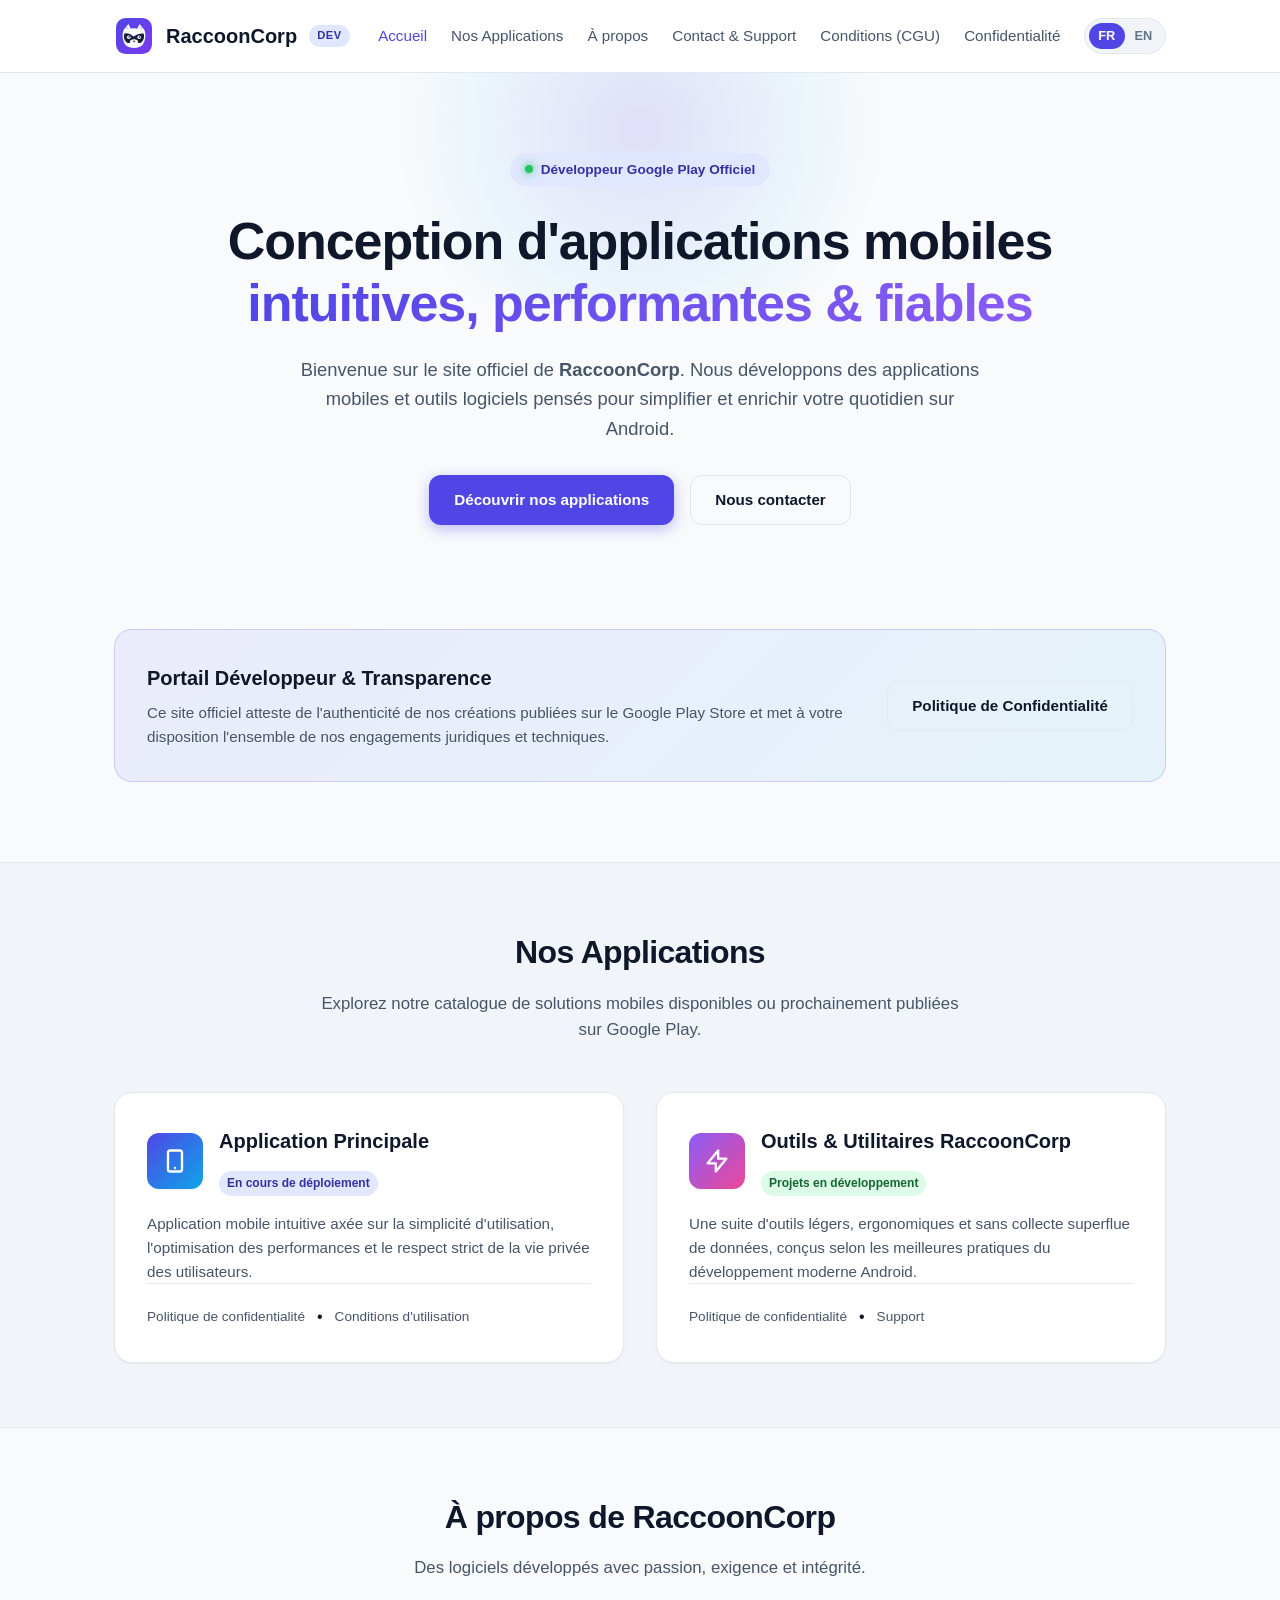
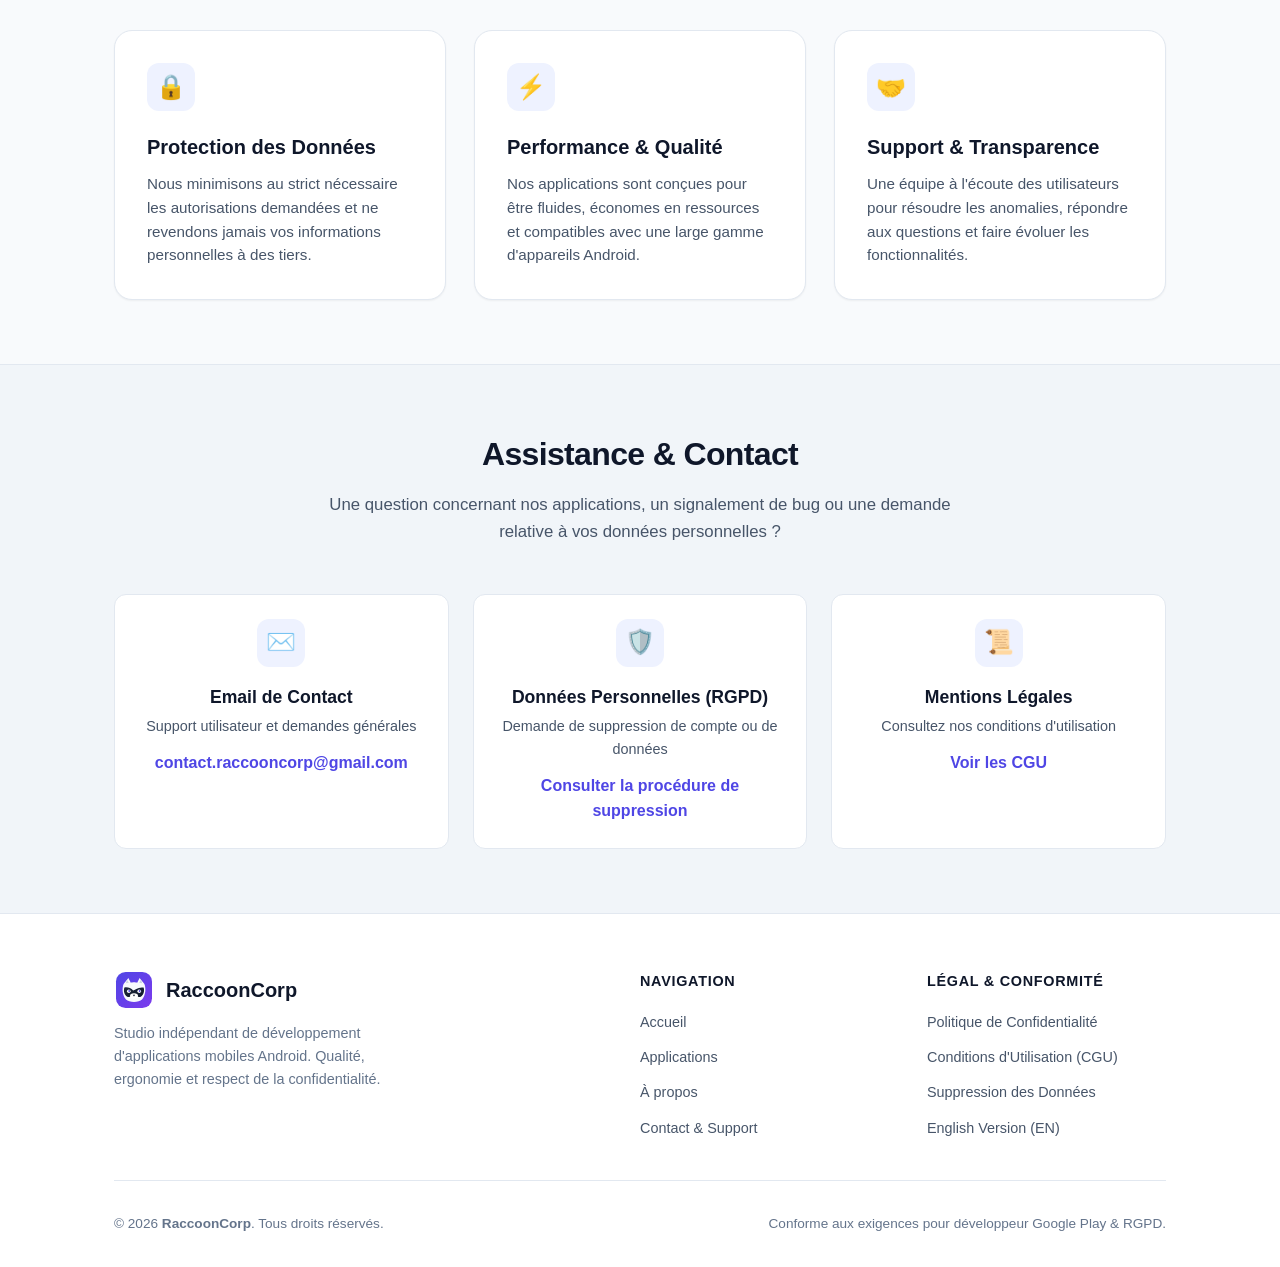
==== index.html @ f856a0cd "Initial commit" ====
<!DOCTYPE html>
<html lang="fr">
<head>
  <meta charset="UTF-8" />
  <meta name="viewport" content="width=device-width, initial-scale=1.0" />
  <title>RaccoonCorp | Studio de Développement d'Applications Mobiles</title>
  <meta name="description" content="Site officiel et portail développeur de RaccoonCorp. Découvrez nos applications mobiles Android, nos conditions d'utilisation et notre politique de confidentialité." />
  
  <!-- Google Play Console / Google Search Console Verification Meta Tag -->
  <!-- Remplacez le contenu ci-dessous par votre code si Google vous le demande -->
  <!-- <meta name="google-site-verification" content="VOTRE_CODE_GOOGLE_VERIFICATION_ICI" /> -->

  <link rel="icon" type="image/svg+xml" href="assets/favicon.svg" />
  <link rel="stylesheet" href="css/style.css" />
</head>
<body>

  <!-- En-tête / Navigation -->
  <header class="site-header">
    <div class="container nav-wrap">
      <a href="index.html" class="brand-link">
        <img src="assets/logo.svg" alt="Logo RaccoonCorp" class="brand-logo" />
        <span>RaccoonCorp</span>
        <span class="brand-badge">Dev</span>
      </a>

      <button class="mobile-toggle" aria-label="Ouvrir le menu" aria-expanded="false">
        <svg width="24" height="24" fill="none" stroke="currentColor" stroke-width="2" viewBox="0 0 24 24">
          <path stroke-linecap="round" stroke-linejoin="round" d="M4 6h16M4 12h16m-7 6h7" />
        </svg>
      </button>

      <nav class="main-nav">
        <a href="index.html" class="nav-link active">Accueil</a>
        <a href="#apps" class="nav-link">Nos Applications</a>
        <a href="#about" class="nav-link">À propos</a>
        <a href="#contact" class="nav-link">Contact & Support</a>
        <a href="terms.html" class="nav-link">Conditions (CGU)</a>
        <a href="privacy.html" class="nav-link">Confidentialité</a>
        
        <div class="lang-switch" title="Changer de langue">
          <a href="index.html" class="active">FR</a>
          <a href="en/index.html">EN</a>
        </div>
      </nav>
    </div>
  </header>

  <main>
    <!-- Section Héro -->
    <section class="hero">
      <div class="container">
        <div class="hero-tag">
          <span class="dot"></span>
          Développeur Google Play Officiel
        </div>
        <h1>
          Conception d'applications mobiles <br />
          <span class="gradient">intuitives, performantes & fiables</span>
        </h1>
        <p class="lead">
          Bienvenue sur le site officiel de <strong>RaccoonCorp</strong>. Nous développons des applications mobiles et outils logiciels pensés pour simplifier et enrichir votre quotidien sur Android.
        </p>
        <div class="hero-cta">
          <a href="#apps" class="btn btn-primary">Découvrir nos applications</a>
          <a href="#contact" class="btn btn-outline">Nous contacter</a>
        </div>
      </div>
    </section>

    <!-- Bannière de vérification / Transparence -->
    <section class="container" style="padding-top: 0; padding-bottom: 2rem;">
      <div class="verification-box">
        <div class="verification-content">
          <h3>Portail Développeur & Transparence</h3>
          <p>
            Ce site officiel atteste de l'authenticité de nos créations publiées sur le Google Play Store et met à votre disposition l'ensemble de nos engagements juridiques et techniques.
          </p>
        </div>
        <div>
          <a href="privacy.html" class="btn btn-outline" style="white-space: nowrap;">Politique de Confidentialité</a>
        </div>
      </div>
    </section>

    <!-- Section Applications -->
    <section id="apps" style="background-color: var(--bg-card-alt); border-top: 1px solid var(--border-color); border-bottom: 1px solid var(--border-color);">
      <div class="container">
        <div class="section-head">
          <h2>Nos Applications</h2>
          <p>Explorez notre catalogue de solutions mobiles disponibles ou prochainement publiées sur Google Play.</p>
        </div>

        <div class="grid-2">
          <!-- Carte Application 1 (Exemple adaptable) -->
          <div class="card app-card">
            <div class="app-card-header">
              <div class="app-icon">
                <svg width="28" height="28" fill="none" stroke="currentColor" stroke-width="2" viewBox="0 0 24 24">
                  <path stroke-linecap="round" stroke-linejoin="round" d="M12 18h.01M8 21h8a2 2 0 002-2V5a2 2 0 00-2-2H8a2 2 0 00-2 2v14a2 2 0 002 2z" />
                </svg>
              </div>
              <div class="app-meta">
                <h3>Application Principale</h3>
                <span class="app-badge badge-dev">En cours de déploiement</span>
              </div>
            </div>
            <p>
              Application mobile intuitive axée sur la simplicité d'utilisation, l'optimisation des performances et le respect strict de la vie privée des utilisateurs.
            </p>
            <div class="app-footer">
              <a href="privacy.html" class="nav-link" style="font-size: 0.85rem;">Politique de confidentialité</a>
              <span>•</span>
              <a href="terms.html" class="nav-link" style="font-size: 0.85rem;">Conditions d'utilisation</a>
            </div>
          </div>

          <!-- Carte Application 2 (Outils & Utilitaires) -->
          <div class="card app-card">
            <div class="app-card-header">
              <div class="app-icon" style="background: linear-gradient(135deg, #8b5cf6, #ec4899);">
                <svg width="28" height="28" fill="none" stroke="currentColor" stroke-width="2" viewBox="0 0 24 24">
                  <path stroke-linecap="round" stroke-linejoin="round" d="M13 10V3L4 14h7v7l9-11h-7z" />
                </svg>
              </div>
              <div class="app-meta">
                <h3>Outils & Utilitaires RaccoonCorp</h3>
                <span class="app-badge badge-live">Projets en développement</span>
              </div>
            </div>
            <p>
              Une suite d'outils légers, ergonomiques et sans collecte superflue de données, conçus selon les meilleures pratiques du développement moderne Android.
            </p>
            <div class="app-footer">
              <a href="privacy.html" class="nav-link" style="font-size: 0.85rem;">Politique de confidentialité</a>
              <span>•</span>
              <a href="#contact" class="nav-link" style="font-size: 0.85rem;">Support</a>
            </div>
          </div>
        </div>
      </div>
    </section>

    <!-- Section À Propos -->
    <section id="about">
      <div class="container">
        <div class="section-head">
          <h2>À propos de RaccoonCorp</h2>
          <p>Des logiciels développés avec passion, exigence et intégrité.</p>
        </div>

        <div class="grid-3">
          <div class="card">
            <div class="card-icon">🔒</div>
            <h3>Protection des Données</h3>
            <p>
              Nous minimisons au strict nécessaire les autorisations demandées et ne revendons jamais vos informations personnelles à des tiers.
            </p>
          </div>

          <div class="card">
            <div class="card-icon">⚡</div>
            <h3>Performance & Qualité</h3>
            <p>
              Nos applications sont conçues pour être fluides, économes en ressources et compatibles avec une large gamme d'appareils Android.
            </p>
          </div>

          <div class="card">
            <div class="card-icon">🤝</div>
            <h3>Support & Transparence</h3>
            <p>
              Une équipe à l'écoute des utilisateurs pour résoudre les anomalies, répondre aux questions et faire évoluer les fonctionnalités.
            </p>
          </div>
        </div>
      </div>
    </section>

    <!-- Section Contact & Support -->
    <section id="contact" style="background-color: var(--bg-card-alt); border-top: 1px solid var(--border-color);">
      <div class="container">
        <div class="section-head">
          <h2>Assistance & Contact</h2>
          <p>Une question concernant nos applications, un signalement de bug ou une demande relative à vos données personnelles ?</p>
        </div>

        <div class="contact-grid">
          <div class="contact-card">
            <div class="card-icon" style="margin: 0 auto 1rem;">✉️</div>
            <h4>Email de Contact</h4>
            <p style="margin-bottom: 0.75rem; color: var(--text-muted); font-size: 0.9rem;">
              Support utilisateur et demandes générales
            </p>
            <!-- Remplacez par votre adresse email réelle -->
            <a href="mailto:contact.raccooncorp@gmail.com">contact.raccooncorp@gmail.com</a>
          </div>

          <div class="contact-card">
            <div class="card-icon" style="margin: 0 auto 1rem;">🛡️</div>
            <h4>Données Personnelles (RGPD)</h4>
            <p style="margin-bottom: 0.75rem; color: var(--text-muted); font-size: 0.9rem;">
              Demande de suppression de compte ou de données
            </p>
            <a href="privacy.html#data-deletion">Consulter la procédure de suppression</a>
          </div>

          <div class="contact-card">
            <div class="card-icon" style="margin: 0 auto 1rem;">📜</div>
            <h4>Mentions Légales</h4>
            <p style="margin-bottom: 0.75rem; color: var(--text-muted); font-size: 0.9rem;">
              Consultez nos conditions d'utilisation
            </p>
            <a href="terms.html">Voir les CGU</a>
          </div>
        </div>
      </div>
    </section>
  </main>

  <!-- Pied de page -->
  <footer class="site-footer">
    <div class="container">
      <div class="footer-top">
        <div class="footer-brand">
          <a href="index.html" class="brand-link">
            <img src="assets/logo.svg" alt="Logo RaccoonCorp" class="brand-logo" />
            <span>RaccoonCorp</span>
          </a>
          <p>
            Studio indépendant de développement d'applications mobiles Android. Qualité, ergonomie et respect de la confidentialité.
          </p>
        </div>

        <div class="footer-col">
          <h5>Navigation</h5>
          <ul>
            <li><a href="index.html">Accueil</a></li>
            <li><a href="#apps">Applications</a></li>
            <li><a href="#about">À propos</a></li>
            <li><a href="#contact">Contact & Support</a></li>
          </ul>
        </div>

        <div class="footer-col">
          <h5>Légal & Conformité</h5>
          <ul>
            <li><a href="privacy.html">Politique de Confidentialité</a></li>
            <li><a href="terms.html">Conditions d'Utilisation (CGU)</a></li>
            <li><a href="privacy.html#data-deletion">Suppression des Données</a></li>
            <li><a href="en/index.html">English Version (EN)</a></li>
          </ul>
        </div>
      </div>

      <div class="footer-bottom">
        <div>
          &copy; <span class="current-year"></span> <strong>RaccoonCorp</strong>. Tous droits réservés.
        </div>
        <div>
          Conforme aux exigences pour développeur Google Play & RGPD.
        </div>
      </div>
    </div>
  </footer>

  <script src="js/main.js"></script>
</body>
</html>
---- css/style.css ----
/* ==========================================================================
   RaccoonCorp - Modern Responsive Stylesheet
   Compatible with GitHub Pages & Google Play Console Verification Standards
   ========================================================================== */

:root {
  --primary: #4f46e5;
  --primary-hover: #4338ca;
  --primary-light: #eef2ff;
  --secondary: #0ea5e9;
  --accent: #8b5cf6;
  
  --bg-body: #f8fafc;
  --bg-card: #ffffff;
  --bg-card-alt: #f1f5f9;
  --bg-header: rgba(255, 255, 255, 0.9);
  
  --text-main: #0f172a;
  --text-muted: #475569;
  --text-sub: #64748b;
  
  --border-color: #e2e8f0;
  --border-focus: #818cf8;
  
  --badge-bg: #e0e7ff;
  --badge-text: #3730a3;
  --badge-success-bg: #dcfce7;
  --badge-success-text: #166534;
  
  --shadow-sm: 0 1px 2px 0 rgb(0 0 0 / 0.05);
  --shadow-md: 0 4px 6px -1px rgb(0 0 0 / 0.08), 0 2px 4px -2px rgb(0 0 0 / 0.06);
  --shadow-lg: 0 10px 15px -3px rgb(0 0 0 / 0.08), 0 4px 6px -4px rgb(0 0 0 / 0.04);
  
  --radius-sm: 6px;
  --radius-md: 12px;
  --radius-lg: 18px;
  --radius-full: 9999px;
  
  --max-width: 1100px;
  --transition: all 0.2s cubic-bezier(0.4, 0, 0.2, 1);
}

@media (prefers-color-scheme: dark) {
  :root {
    --bg-body: #0b0f19;
    --bg-card: #131b2e;
    --bg-card-alt: #1e293b;
    --bg-header: rgba(11, 15, 25, 0.88);
    
    --text-main: #f8fafc;
    --text-muted: #cbd5e1;
    --text-sub: #94a3b8;
    
    --border-color: #1e293b;
    --border-focus: #6366f1;
    
    --primary-light: rgba(79, 70, 229, 0.15);
    --badge-bg: rgba(99, 102, 241, 0.2);
    --badge-text: #a5b4fc;
    --badge-success-bg: rgba(34, 197, 94, 0.15);
    --badge-success-text: #86efac;
    
    --shadow-sm: 0 1px 2px 0 rgb(0 0 0 / 0.3);
    --shadow-md: 0 4px 6px -1px rgb(0 0 0 / 0.4);
    --shadow-lg: 0 10px 15px -3px rgb(0 0 0 / 0.5);
  }
}

/* Base Reset */
*, *::before, *::after {
  box-sizing: border-box;
  margin: 0;
  padding: 0;
}

html {
  font-family: -apple-system, BlinkMacSystemFont, "Segoe UI", Roboto, "Helvetica Neue", Arial, sans-serif;
  scroll-behavior: smooth;
  font-size: 16px;
  line-height: 1.6;
  color: var(--text-main);
  background-color: var(--bg-body);
  text-rendering: optimizeLegibility;
  -webkit-font-smoothing: antialiased;
}

body {
  min-height: 100vh;
  display: flex;
  flex-direction: column;
}

a {
  color: var(--primary);
  text-decoration: none;
  transition: var(--transition);
}

a:hover {
  text-decoration: underline;
}

img, svg {
  display: block;
  max-width: 100%;
}

/* Layout */
.container {
  width: 100%;
  max-width: var(--max-width);
  margin: 0 auto;
  padding: 0 1.5rem;
}

/* Header & Navigation */
header.site-header {
  position: sticky;
  top: 0;
  z-index: 100;
  backdrop-filter: blur(12px);
  -webkit-backdrop-filter: blur(12px);
  background-color: var(--bg-header);
  border-bottom: 1px solid var(--border-color);
  transition: var(--transition);
}

.nav-wrap {
  display: flex;
  align-items: center;
  justify-content: space-between;
  height: 4.5rem;
}

.brand-link {
  display: flex;
  align-items: center;
  gap: 0.75rem;
  font-weight: 700;
  font-size: 1.25rem;
  color: var(--text-main);
  text-decoration: none;
}

.brand-link:hover {
  text-decoration: none;
}

.brand-logo {
  width: 40px;
  height: 40px;
  border-radius: var(--radius-sm);
}

.brand-badge {
  font-size: 0.7rem;
  text-transform: uppercase;
  letter-spacing: 0.05em;
  font-weight: 600;
  padding: 0.15rem 0.5rem;
  background-color: var(--badge-bg);
  color: var(--badge-text);
  border-radius: var(--radius-full);
}

nav.main-nav {
  display: flex;
  align-items: center;
  gap: 1.5rem;
}

.nav-link {
  font-size: 0.95rem;
  font-weight: 500;
  color: var(--text-muted);
  transition: var(--transition);
}

.nav-link:hover, .nav-link.active {
  color: var(--primary);
  text-decoration: none;
}

.lang-switch {
  display: inline-flex;
  align-items: center;
  background-color: var(--bg-card-alt);
  border: 1px solid var(--border-color);
  border-radius: var(--radius-full);
  padding: 0.2rem;
  font-size: 0.8rem;
  font-weight: 600;
}

.lang-switch a {
  padding: 0.2rem 0.6rem;
  border-radius: var(--radius-full);
  color: var(--text-sub);
}

.lang-switch a:hover {
  text-decoration: none;
  color: var(--text-main);
}

.lang-switch a.active {
  background-color: var(--primary);
  color: #ffffff;
}

/* Mobile Nav Toggle */
.mobile-toggle {
  display: none;
  background: none;
  border: none;
  cursor: pointer;
  padding: 0.5rem;
  color: var(--text-main);
}

/* Hero Section */
.hero {
  padding: 5rem 0 3.5rem;
  text-align: center;
  position: relative;
  overflow: hidden;
}

.hero::before {
  content: "";
  position: absolute;
  top: -120px;
  left: 50%;
  transform: translateX(-50%);
  width: 600px;
  height: 350px;
  background: radial-gradient(circle, rgba(79, 70, 229, 0.15) 0%, rgba(14, 165, 233, 0.05) 50%, transparent 70%);
  z-index: -1;
  pointer-events: none;
}

.hero-tag {
  display: inline-flex;
  align-items: center;
  gap: 0.5rem;
  padding: 0.35rem 0.9rem;
  font-size: 0.85rem;
  font-weight: 600;
  background-color: var(--badge-bg);
  color: var(--badge-text);
  border-radius: var(--radius-full);
  margin-bottom: 1.5rem;
}

.hero-tag .dot {
  width: 8px;
  height: 8px;
  border-radius: 50%;
  background-color: #22c55e;
  box-shadow: 0 0 8px #22c55e;
}

.hero h1 {
  font-size: clamp(2rem, 5vw, 3.25rem);
  font-weight: 800;
  line-height: 1.2;
  letter-spacing: -0.02em;
  margin-bottom: 1.25rem;
  color: var(--text-main);
}

.hero h1 span.gradient {
  background: linear-gradient(135deg, var(--primary) 0%, var(--accent) 100%);
  -webkit-background-clip: text;
  -webkit-text-fill-color: transparent;
}

.hero p.lead {
  max-width: 680px;
  margin: 0 auto 2rem;
  font-size: 1.15rem;
  color: var(--text-muted);
}

.hero-cta {
  display: flex;
  align-items: center;
  justify-content: center;
  gap: 1rem;
  flex-wrap: wrap;
}

/* Buttons */
.btn {
  display: inline-flex;
  align-items: center;
  justify-content: center;
  gap: 0.5rem;
  padding: 0.75rem 1.5rem;
  border-radius: var(--radius-md);
  font-size: 0.95rem;
  font-weight: 600;
  cursor: pointer;
  transition: var(--transition);
  border: 1px solid transparent;
}

.btn:hover {
  text-decoration: none;
  transform: translateY(-1px);
}

.btn-primary {
  background-color: var(--primary);
  color: #ffffff;
  box-shadow: 0 4px 14px 0 rgba(79, 70, 229, 0.35);
}

.btn-primary:hover {
  background-color: var(--primary-hover);
  box-shadow: 0 6px 20px 0 rgba(79, 70, 229, 0.45);
}

.btn-outline {
  background-color: transparent;
  color: var(--text-main);
  border-color: var(--border-color);
}

.btn-outline:hover {
  background-color: var(--bg-card-alt);
  border-color: var(--text-sub);
}

/* Sections */
section {
  padding: 4rem 0;
}

.section-head {
  text-align: center;
  max-width: 650px;
  margin: 0 auto 3rem;
}

.section-head h2 {
  font-size: 2rem;
  font-weight: 700;
  letter-spacing: -0.02em;
  margin-bottom: 0.75rem;
}

.section-head p {
  color: var(--text-muted);
  font-size: 1.05rem;
}

/* Grid & Cards */
.grid-2 {
  display: grid;
  grid-template-columns: repeat(auto-fit, minmax(320px, 1fr));
  gap: 2rem;
}

.grid-3 {
  display: grid;
  grid-template-columns: repeat(auto-fit, minmax(280px, 1fr));
  gap: 1.75rem;
}

.card {
  background-color: var(--bg-card);
  border: 1px solid var(--border-color);
  border-radius: var(--radius-lg);
  padding: 2rem;
  box-shadow: var(--shadow-sm);
  transition: var(--transition);
}

.card:hover {
  border-color: var(--border-focus);
  box-shadow: var(--shadow-md);
  transform: translateY(-2px);
}

.card-icon {
  width: 48px;
  height: 48px;
  border-radius: var(--radius-md);
  background-color: var(--primary-light);
  color: var(--primary);
  display: flex;
  align-items: center;
  justify-content: center;
  margin-bottom: 1.25rem;
  font-size: 1.5rem;
}

.card h3 {
  font-size: 1.25rem;
  font-weight: 700;
  margin-bottom: 0.6rem;
}

.card p {
  color: var(--text-muted);
  font-size: 0.95rem;
  line-height: 1.55;
}

/* App Showcase Card */
.app-card {
  display: flex;
  flex-direction: column;
  height: 100%;
}

.app-card-header {
  display: flex;
  align-items: center;
  gap: 1rem;
  margin-bottom: 1rem;
}

.app-icon {
  width: 56px;
  height: 56px;
  border-radius: var(--radius-md);
  box-shadow: var(--shadow-sm);
  background: linear-gradient(135deg, #4f46e5, #0ea5e9);
  display: flex;
  align-items: center;
  justify-content: center;
  color: #fff;
  font-size: 1.6rem;
  flex-shrink: 0;
}

.app-meta {
  flex-grow: 1;
}

.app-badge {
  display: inline-block;
  font-size: 0.75rem;
  font-weight: 600;
  padding: 0.2rem 0.5rem;
  border-radius: var(--radius-full);
  margin-top: 0.25rem;
}

.badge-live {
  background-color: var(--badge-success-bg);
  color: var(--badge-success-text);
}

.badge-dev {
  background-color: var(--badge-bg);
  color: var(--badge-text);
}

.app-footer {
  margin-top: auto;
  padding-top: 1.25rem;
  border-top: 1px solid var(--border-color);
  display: flex;
  gap: 0.75rem;
  align-items: center;
}

/* Verification Banner */
.verification-box {
  background: linear-gradient(135deg, rgba(79, 70, 229, 0.08) 0%, rgba(14, 165, 233, 0.08) 100%);
  border: 1px solid rgba(79, 70, 229, 0.2);
  border-radius: var(--radius-lg);
  padding: 2rem;
  display: flex;
  align-items: center;
  justify-content: space-between;
  gap: 1.5rem;
  margin: 3rem 0;
}

.verification-content h3 {
  font-size: 1.25rem;
  font-weight: 700;
  margin-bottom: 0.4rem;
}

.verification-content p {
  color: var(--text-muted);
  font-size: 0.95rem;
}

/* Contact Box */
.contact-grid {
  display: grid;
  grid-template-columns: repeat(auto-fit, minmax(280px, 1fr));
  gap: 1.5rem;
  margin-top: 2rem;
}

.contact-card {
  background-color: var(--bg-card);
  border: 1px solid var(--border-color);
  border-radius: var(--radius-md);
  padding: 1.5rem;
  text-align: center;
}

.contact-card h4 {
  font-size: 1.1rem;
  margin: 0.5rem 0 0.25rem;
}

.contact-card a {
  font-weight: 600;
}

/* Legal Documents Layout (Privacy & Terms) */
.legal-wrapper {
  padding: 3rem 0 5rem;
}

.legal-header {
  border-bottom: 1px solid var(--border-color);
  padding-bottom: 2rem;
  margin-bottom: 2.5rem;
}

.legal-header h1 {
  font-size: 2.5rem;
  font-weight: 800;
  letter-spacing: -0.02em;
  margin-bottom: 0.75rem;
}

.legal-meta {
  color: var(--text-sub);
  font-size: 0.9rem;
  display: flex;
  gap: 1.5rem;
  flex-wrap: wrap;
}

.legal-container {
  display: grid;
  grid-template-columns: 260px 1fr;
  gap: 3rem;
  align-items: start;
}

/* Legal Table of Contents */
.legal-toc {
  position: sticky;
  top: 6rem;
  background-color: var(--bg-card);
  border: 1px solid var(--border-color);
  border-radius: var(--radius-md);
  padding: 1.25rem;
}

.legal-toc h4 {
  font-size: 0.85rem;
  text-transform: uppercase;
  letter-spacing: 0.05em;
  color: var(--text-sub);
  margin-bottom: 0.75rem;
}

.legal-toc ul {
  list-style: none;
  display: flex;
  flex-direction: column;
  gap: 0.5rem;
}

.legal-toc a {
  font-size: 0.85rem;
  color: var(--text-muted);
  display: block;
  line-height: 1.4;
}

.legal-toc a:hover {
  color: var(--primary);
  text-decoration: none;
}

/* Legal Article Body */
.legal-body {
  font-size: 1rem;
  line-height: 1.7;
  color: var(--text-muted);
}

.legal-body h2 {
  font-size: 1.5rem;
  color: var(--text-main);
  margin: 2.5rem 0 1rem;
  padding-bottom: 0.5rem;
  border-bottom: 1px solid var(--border-color);
}

.legal-body h2:first-of-type {
  margin-top: 0;
}

.legal-body h3 {
  font-size: 1.15rem;
  color: var(--text-main);
  margin: 1.5rem 0 0.5rem;
}

.legal-body p {
  margin-bottom: 1.15rem;
}

.legal-body ul, .legal-body ol {
  margin: 0.75rem 0 1.25rem 1.5rem;
}

.legal-body li {
  margin-bottom: 0.4rem;
}

.legal-box {
  background-color: var(--bg-card-alt);
  border-left: 4px solid var(--primary);
  border-radius: 0 var(--radius-sm) var(--radius-sm) 0;
  padding: 1rem 1.25rem;
  margin: 1.5rem 0;
  font-size: 0.95rem;
}

.legal-box strong {
  color: var(--text-main);
}

/* Footer */
footer.site-footer {
  margin-top: auto;
  border-top: 1px solid var(--border-color);
  background-color: var(--bg-card);
  padding: 3.5rem 0 2rem;
}

.footer-top {
  display: grid;
  grid-template-columns: 2fr 1fr 1fr;
  gap: 3rem;
  margin-bottom: 2.5rem;
}

.footer-brand p {
  color: var(--text-sub);
  margin-top: 0.75rem;
  max-width: 320px;
  font-size: 0.9rem;
}

.footer-col h5 {
  font-size: 0.9rem;
  font-weight: 700;
  text-transform: uppercase;
  letter-spacing: 0.05em;
  margin-bottom: 1rem;
  color: var(--text-main);
}

.footer-col ul {
  list-style: none;
  display: flex;
  flex-direction: column;
  gap: 0.6rem;
}

.footer-col a {
  font-size: 0.9rem;
  color: var(--text-muted);
}

.footer-col a:hover {
  color: var(--primary);
  text-decoration: none;
}

.footer-bottom {
  padding-top: 2rem;
  border-top: 1px solid var(--border-color);
  display: flex;
  align-items: center;
  justify-content: space-between;
  flex-wrap: wrap;
  gap: 1rem;
  font-size: 0.85rem;
  color: var(--text-sub);
}

/* Responsive */
@media (max-width: 860px) {
  .legal-container {
    grid-template-columns: 1fr;
  }
  
  .legal-toc {
    display: none; /* Hide TOC on mobile for cleaner reading */
  }
  
  .footer-top {
    grid-template-columns: 1fr;
    gap: 2rem;
  }
  
  .verification-box {
    flex-direction: column;
    text-align: center;
  }
}

@media (max-width: 640px) {
  nav.main-nav {
    display: none;
  }
  
  nav.main-nav.open {
    display: flex;
    flex-direction: column;
    position: absolute;
    top: 4.5rem;
    left: 0;
    right: 0;
    background-color: var(--bg-card);
    border-bottom: 1px solid var(--border-color);
    padding: 1.5rem;
    box-shadow: var(--shadow-lg);
    gap: 1rem;
  }
  
  .mobile-toggle {
    display: block;
  }
  
  .hero {
    padding: 3.5rem 0 2rem;
  }
  
  .hero-cta {
    flex-direction: column;
    width: 100%;
  }
  
  .btn {
    width: 100%;
  }
}
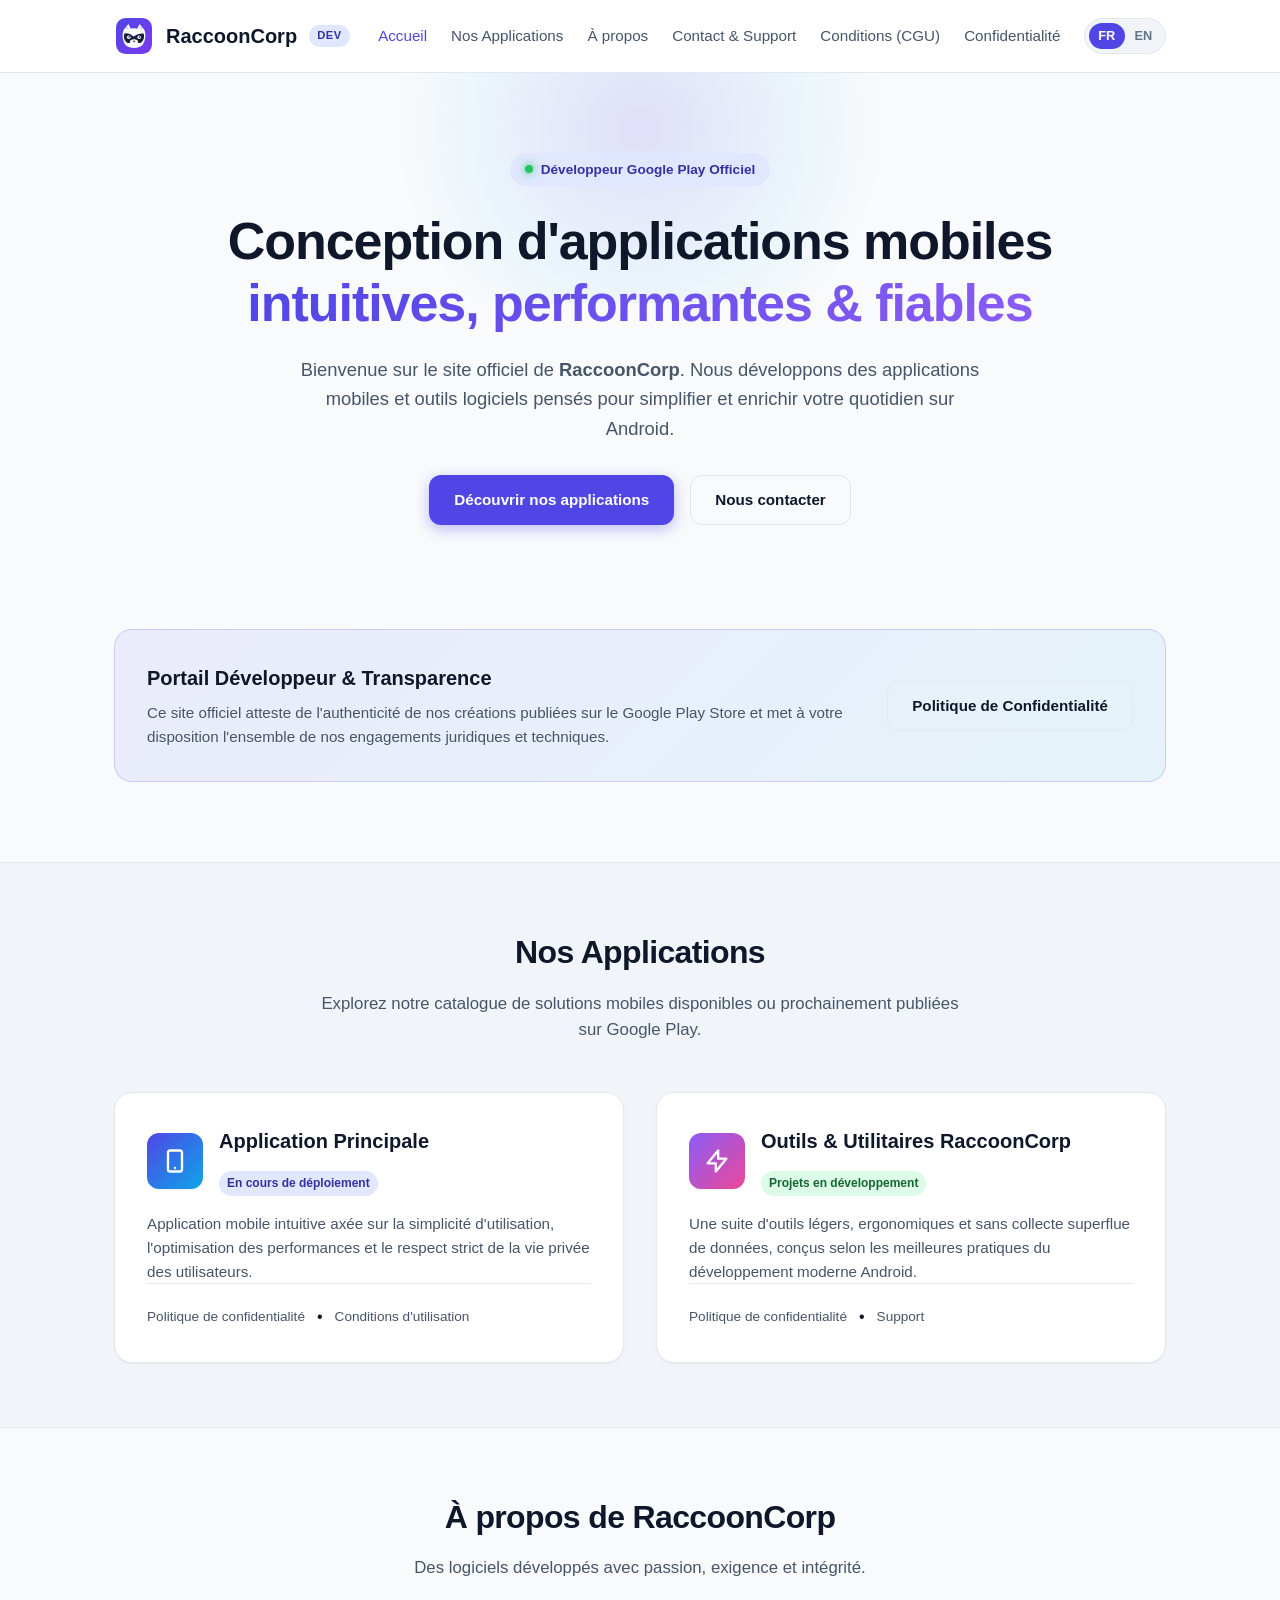
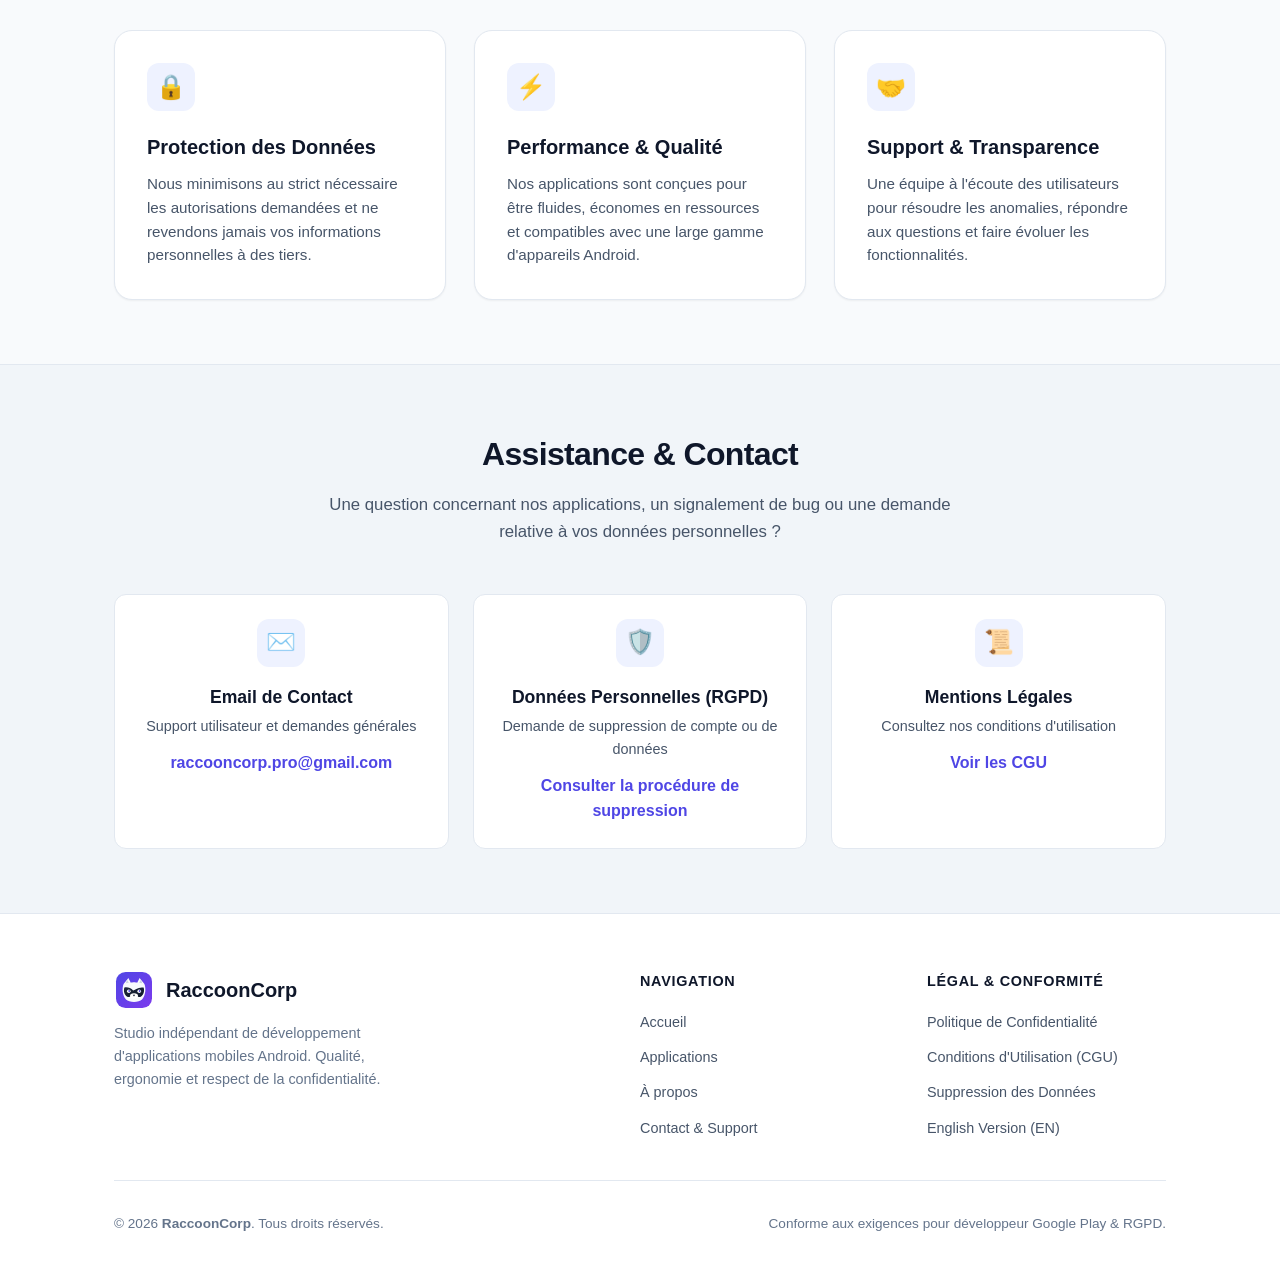
==== commit fa80baf6: "Update contact email to raccooncorp.pro@gmail.com" ====
--- a/index.html
+++ b/index.html
@@ -193,7 +193,7 @@
               Support utilisateur et demandes générales
             </p>
             <!-- Remplacez par votre adresse email réelle -->
-            <a href="mailto:contact.raccooncorp@gmail.com">contact.raccooncorp@gmail.com</a>
+            <a href="mailto:raccooncorp.pro@gmail.com">raccooncorp.pro@gmail.com</a>
           </div>
 
           <div class="contact-card">
